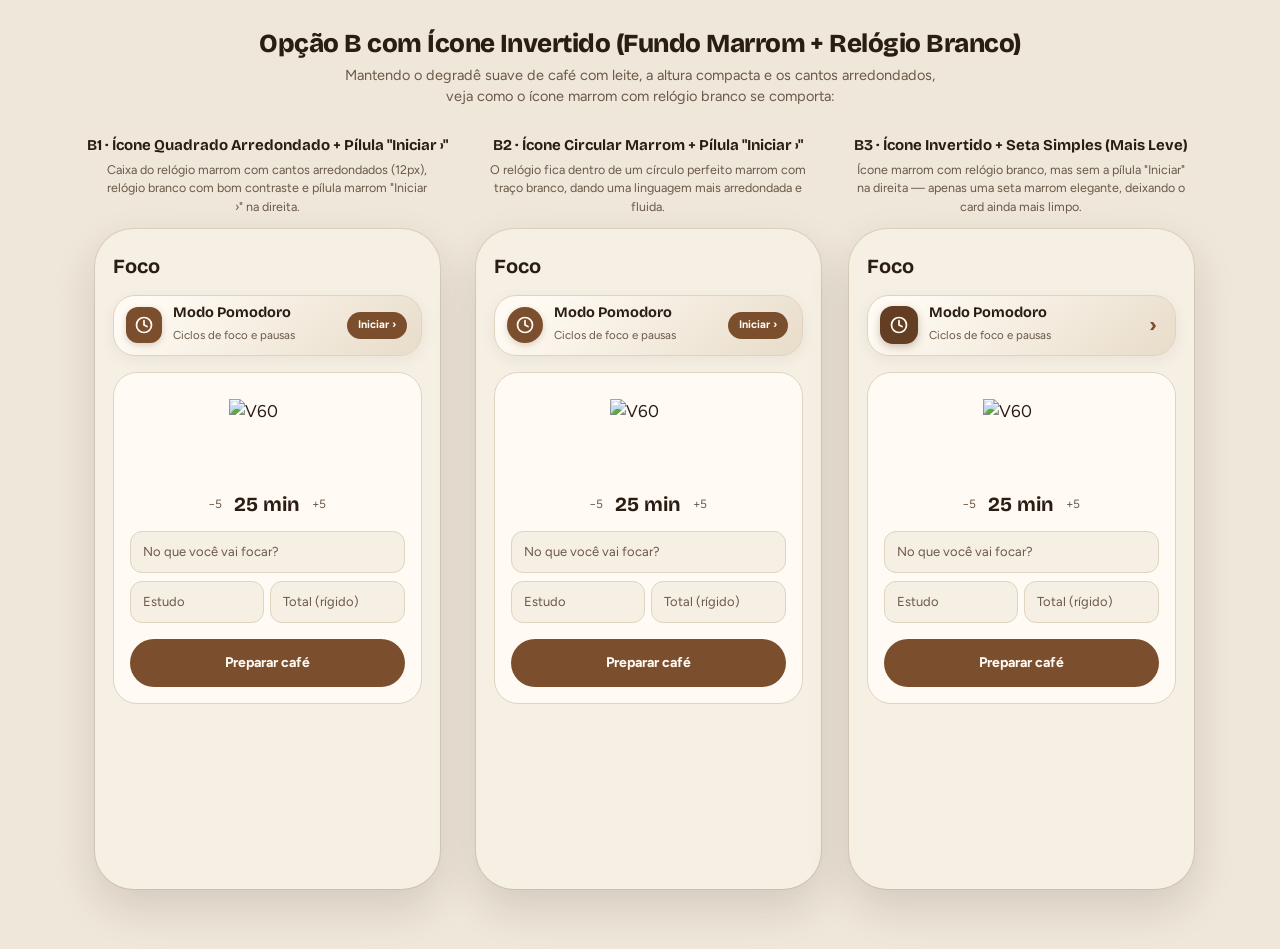
==== prototipos/pomodoro-mockup.html @ 0bcf24c0 "feat(pomodoro): aplicar design B2 aprovado com card degrade suave, icone marrom circular com relogio" ====
<!doctype html>
<html lang="pt-BR">
<head>
<meta charset="utf-8">
<meta name="viewport" content="width=device-width, initial-scale=1">
<title>Brewer · Teste de Ícone Invertido na Opção B</title>
<link rel="preconnect" href="https://fonts.googleapis.com">
<link rel="preconnect" href="https://fonts.gstatic.com" crossorigin>
<link href="https://fonts.googleapis.com/css2?family=Bricolage+Grotesque:opsz,wght@12..96,600;12..96,700;12..96,800&family=Figtree:wght@400;500;600;700&display=swap" rel="stylesheet">
<link rel="stylesheet" href="../style.css">
<style>
  body {
    background: #EFE7DA;
    padding: 30px 16px 60px;
    font-family: Figtree, sans-serif;
    color: var(--ink);
  }
  .header {
    max-width: 1100px;
    margin: 0 auto 26px;
    text-align: center;
  }
  .header h1 {
    font-family: "Bricolage Grotesque", Figtree, sans-serif;
    font-size: 26px;
    font-weight: 800;
    letter-spacing: -.02em;
    color: var(--ink);
    margin-bottom: 6px;
  }
  .header p {
    color: var(--muted);
    font-size: 14.5px;
    max-width: 600px;
    margin: 0 auto;
  }
  .board {
    display: flex;
    gap: 28px;
    justify-content: center;
    flex-wrap: wrap;
    max-width: 1240px;
    margin: 0 auto;
  }
  .concept-card {
    display: flex;
    flex-direction: column;
    align-items: center;
  }
  .concept-title {
    font-family: "Bricolage Grotesque", Figtree, sans-serif;
    font-weight: 700;
    font-size: 15px;
    color: var(--ink);
    margin-bottom: 4px;
    display: flex;
    align-items: center;
    gap: 6px;
  }
  .concept-desc {
    font-size: 12.5px;
    color: var(--muted);
    margin-bottom: 12px;
    text-align: center;
    max-width: 330px;
    min-height: 36px;
  }
  .phone {
    width: 345px;
    min-height: 660px;
    background: var(--bg);
    border-radius: 38px;
    box-shadow: 0 18px 44px rgba(42, 29, 20, 0.14), 0 0 0 1px var(--line);
    overflow: hidden;
    position: relative;
    display: flex;
    flex-direction: column;
    padding: 22px 18px 24px;
    box-sizing: border-box;
  }
  .phone-screen {
    flex: 1;
    display: flex;
    flex-direction: column;
  }
  .mock-nav {
    display: flex;
    justify-content: space-between;
    align-items: center;
    margin-bottom: 14px;
  }
  .mock-title {
    font-family: "Bricolage Grotesque", Figtree, sans-serif;
    font-size: 20px;
    font-weight: 700;
  }

  /* Base do Card B (degradê café com leite suave + borda 22px) */
  .pomo-btn-b {
    width: 100%;
    min-height: 58px;
    border-radius: 22px;
    background: linear-gradient(140deg, var(--surface) 10%, #E8DCC9 100%);
    border: 1.5px solid var(--line);
    padding: 8px 14px 8px 12px;
    display: flex;
    align-items: center;
    justify-content: space-between;
    box-shadow: 0 4px 16px rgba(42, 29, 20, 0.06);
    margin-bottom: 16px;
    cursor: pointer;
    box-sizing: border-box;
    transition: transform .12s ease;
  }
  .pomo-btn-b:active {
    transform: scale(.98);
  }
  .pomo-b-left {
    display: flex;
    align-items: center;
    gap: 11px;
  }
  .pomo-b-titles b {
    display: block;
    font-family: "Bricolage Grotesque", Figtree, sans-serif;
    font-size: 14.5px;
    font-weight: 700;
    color: var(--ink);
    line-height: 1.2;
  }
  .pomo-b-titles span {
    font-size: 11.5px;
    color: var(--muted);
  }

  /* --- Ícone B1: Cantos Suaves (12px) Marrom + Relógio Branco --- */
  .pomo-ic-b1 {
    width: 36px;
    height: 36px;
    border-radius: 12px;
    background: var(--sea);
    display: grid;
    place-items: center;
    color: #FFFBF4;
    box-shadow: 0 2px 6px rgba(123, 79, 46, 0.25);
    flex: none;
  }

  /* --- Ícone B2: Círculo (50%) Marrom + Relógio Branco --- */
  .pomo-ic-b2 {
    width: 36px;
    height: 36px;
    border-radius: 50%;
    background: var(--sea);
    display: grid;
    place-items: center;
    color: #FFFBF4;
    box-shadow: 0 2px 6px rgba(123, 79, 46, 0.25);
    flex: none;
  }

  /* --- Ícone B3: Marrom Profundo com Seta Simples na Direita --- */
  .pomo-ic-b3 {
    width: 38px;
    height: 38px;
    border-radius: 13px;
    background: #633E23;
    display: grid;
    place-items: center;
    color: #FFFBF4;
    box-shadow: 0 3px 8px rgba(99, 62, 35, 0.3);
    flex: none;
  }

  .pomo-badge-fill {
    background: var(--sea);
    color: var(--on-sea);
    font-size: 11px;
    font-weight: 700;
    padding: 5px 11px;
    border-radius: 999px;
  }
  .pomo-arrow-simple {
    color: var(--sea);
    font-size: 20px;
    font-weight: 700;
    padding-right: 4px;
  }

  /* Card de preparo clássico embaixo */
  .mock-card {
    background: var(--surface);
    border: 1px solid var(--line);
    border-radius: 24px;
    padding: 16px;
    display: flex;
    flex-direction: column;
    align-items: center;
  }
  .mock-carafe {
    display: flex;
    justify-content: center;
    align-items: center;
    padding: 10px 0 6px;
  }
  .mock-carafe img {
    width: 76px;
    height: 76px;
    object-fit: contain;
  }
  .mock-dur {
    display: flex;
    align-items: center;
    justify-content: center;
    gap: 12px;
    margin: 8px 0 12px;
  }
  .mock-dur-val {
    font-family: "Bricolage Grotesque", Figtree, sans-serif;
    font-size: 20px;
    font-weight: 700;
  }
  .mock-field {
    width: 100%;
    min-height: 42px;
    border-radius: 12px;
    border: 1.5px solid var(--line);
    background: var(--bg);
    display: flex;
    align-items: center;
    padding: 0 12px;
    font-size: 13px;
    color: var(--muted);
    margin-bottom: 8px;
    box-sizing: border-box;
  }
  .mock-btn {
    min-height: 48px;
    border-radius: 999px;
    background: var(--sea);
    color: var(--on-sea);
    font-weight: 700;
    font-size: 14px;
    display: flex;
    align-items: center;
    justify-content: center;
    border: none;
    width: 100%;
    margin-top: 8px;
  }
</style>
</head>
<body>

<div class="header">
  <h1>Opção B com Ícone Invertido (Fundo Marrom + Relógio Branco)</h1>
  <p>Mantendo o degradê suave de café com leite, a altura compacta e os cantos arredondados, veja como o ícone marrom com relógio branco se comporta:</p>
</div>

<div class="board">

  <!-- TESTE 1: Quadrado Arredondado (12px) + Pílula Iniciar -->
  <div class="concept-card">
    <div class="concept-title">B1 · Ícone Quadrado Arredondado + Pílula "Iniciar ›"</div>
    <div class="concept-desc">Caixa do relógio marrom com cantos arredondados (12px), relógio branco com bom contraste e pílula marrom "Iniciar ›" na direita.</div>
    <div class="phone">
      <div class="phone-screen">
        <div class="mock-nav">
          <span class="mock-title">Foco</span>
        </div>

        <!-- Botão B1 -->
        <div class="pomo-btn-b">
          <div class="pomo-b-left">
            <div class="pomo-ic-b1">
              <svg width="18" height="18" viewBox="0 0 24 24" fill="none" stroke="currentColor" stroke-width="2.3" stroke-linecap="round" stroke-linejoin="round"><circle cx="12" cy="12" r="10"/><polyline points="12 6 12 12 16 14"/></svg>
            </div>
            <div class="pomo-b-titles">
              <b>Modo Pomodoro</b>
              <span>Ciclos de foco e pausas</span>
            </div>
          </div>
          <div class="pomo-badge-fill">Iniciar &rsaquo;</div>
        </div>

        <!-- Card Clássico Embaixo -->
        <div class="mock-card">
          <div class="mock-carafe">
            <img src="../assets/focus/v60.webp" alt="V60">
          </div>
          <div class="mock-dur">
            <span style="font-size:12px;color:var(--muted)">−5</span>
            <span class="mock-dur-val">25 min</span>
            <span style="font-size:12px;color:var(--muted)">+5</span>
          </div>
          <div class="mock-field">No que você vai focar?</div>
          <div style="display:flex;gap:6px;width:100%">
            <div class="mock-field" style="flex:1">Estudo</div>
            <div class="mock-field" style="flex:1">Total (rígido)</div>
          </div>
          <button class="mock-btn">Preparar café</button>
        </div>
      </div>
    </div>
  </div>

  <!-- TESTE 2: Ícone Circular (50%) + Pílula Iniciar -->
  <div class="concept-card">
    <div class="concept-title">B2 · Ícone Circular Marrom + Pílula "Iniciar ›"</div>
    <div class="concept-desc">O relógio fica dentro de um círculo perfeito marrom com traço branco, dando uma linguagem mais arredondada e fluida.</div>
    <div class="phone">
      <div class="phone-screen">
        <div class="mock-nav">
          <span class="mock-title">Foco</span>
        </div>

        <!-- Botão B2 -->
        <div class="pomo-btn-b">
          <div class="pomo-b-left">
            <div class="pomo-ic-b2">
              <svg width="18" height="18" viewBox="0 0 24 24" fill="none" stroke="currentColor" stroke-width="2.3" stroke-linecap="round" stroke-linejoin="round"><circle cx="12" cy="12" r="10"/><polyline points="12 6 12 12 16 14"/></svg>
            </div>
            <div class="pomo-b-titles">
              <b>Modo Pomodoro</b>
              <span>Ciclos de foco e pausas</span>
            </div>
          </div>
          <div class="pomo-badge-fill">Iniciar &rsaquo;</div>
        </div>

        <!-- Card Clássico Embaixo -->
        <div class="mock-card">
          <div class="mock-carafe">
            <img src="../assets/focus/v60.webp" alt="V60">
          </div>
          <div class="mock-dur">
            <span style="font-size:12px;color:var(--muted)">−5</span>
            <span class="mock-dur-val">25 min</span>
            <span style="font-size:12px;color:var(--muted)">+5</span>
          </div>
          <div class="mock-field">No que você vai focar?</div>
          <div style="display:flex;gap:6px;width:100%">
            <div class="mock-field" style="flex:1">Estudo</div>
            <div class="mock-field" style="flex:1">Total (rígido)</div>
          </div>
          <button class="mock-btn">Preparar café</button>
        </div>
      </div>
    </div>
  </div>

  <!-- TESTE 3: Ícone com Seta Simples na Direita (Super Clean) -->
  <div class="concept-card">
    <div class="concept-title">B3 · Ícone Invertido + Seta Simples (Mais Leve)</div>
    <div class="concept-desc">Ícone marrom com relógio branco, mas sem a pílula "Iniciar" na direita — apenas uma seta marrom elegante, deixando o card ainda mais limpo.</div>
    <div class="phone">
      <div class="phone-screen">
        <div class="mock-nav">
          <span class="mock-title">Foco</span>
        </div>

        <!-- Botão B3 -->
        <div class="pomo-btn-b">
          <div class="pomo-b-left">
            <div class="pomo-ic-b3">
              <svg width="18" height="18" viewBox="0 0 24 24" fill="none" stroke="currentColor" stroke-width="2.3" stroke-linecap="round" stroke-linejoin="round"><circle cx="12" cy="12" r="10"/><polyline points="12 6 12 12 16 14"/></svg>
            </div>
            <div class="pomo-b-titles">
              <b>Modo Pomodoro</b>
              <span>Ciclos de foco e pausas</span>
            </div>
          </div>
          <div class="pomo-arrow-simple">&rsaquo;</div>
        </div>

        <!-- Card Clássico Embaixo -->
        <div class="mock-card">
          <div class="mock-carafe">
            <img src="../assets/focus/v60.webp" alt="V60">
          </div>
          <div class="mock-dur">
            <span style="font-size:12px;color:var(--muted)">−5</span>
            <span class="mock-dur-val">25 min</span>
            <span style="font-size:12px;color:var(--muted)">+5</span>
          </div>
          <div class="mock-field">No que você vai focar?</div>
          <div style="display:flex;gap:6px;width:100%">
            <div class="mock-field" style="flex:1">Estudo</div>
            <div class="mock-field" style="flex:1">Total (rígido)</div>
          </div>
          <button class="mock-btn">Preparar café</button>
        </div>
      </div>
    </div>
  </div>

</div>

</body>
</html>
---- style.css ----
:root{
  --bg:#F6EFE4; --surface:#FFFBF4; --ink:#2A1D14; --muted:#6B5848; --line:#E0D3C0;
  --sea:#7B4F2E; --on-sea:#FFFBF4; --sea-soft:#EADBC6; --sun:#C98A24; --sun-ink:#2B1A00; --bar:rgba(255,251,244,.94); --danger:#B4412F;
  color-scheme:light;
  box-sizing:border-box;


}
html{scroll-padding-top:env(safe-area-inset-top,0px);-webkit-text-size-adjust:100%;overscroll-behavior-y:none}
*,*::before,*::after{box-sizing:inherit}
body{margin:0;min-height:100dvh;background:var(--bg);color:var(--ink);font-family:Figtree,system-ui,-apple-system,"Segoe UI",Roboto,sans-serif;font-size:17px;line-height:1.5;-webkit-tap-highlight-color:transparent;overscroll-behavior-y:none}
body.locked{overflow:hidden}
#scroll{display:block}
.wrap{max-width:520px;min-height:100dvh;margin:0 auto;padding:calc(20px + env(safe-area-inset-top,0px)) 22px calc(84px + env(safe-area-inset-bottom,14px));box-sizing:border-box}
h1,h2,.display{font-family:"Bricolage Grotesque",Figtree,system-ui,sans-serif;font-weight:700;letter-spacing:-.02em;line-height:1.1;margin:0}
h1{font-size:34px}
h2{font-size:23px}
h3{font-size:17px;margin:0;font-weight:600}
p{margin:0}
ul{list-style:none;margin:0;padding:0}
.mark{font-family:"Bricolage Grotesque",Figtree,sans-serif;font-weight:700;color:var(--sea);font-size:19px;margin-bottom:20px;display:flex;align-items:center;gap:8px}
.lead{color:var(--muted);margin-top:10px}
.muted{color:var(--muted)}
.small{font-size:14px}
.sec{margin-top:34px}
.sec>h2{margin-bottom:10px}
button{font:inherit;color:inherit;cursor:pointer;border:0;background:none;padding:0;text-align:inherit}
:focus-visible{outline:3px solid var(--sea);outline-offset:3px;border-radius:10px}
[hidden]{display:none!important}

.btn{display:inline-flex;align-items:center;justify-content:center;min-height:50px;padding:0 24px;border-radius:999px;background:var(--sea);color:var(--on-sea);font-weight:600;text-align:center}
.btn.sun{background:var(--sun);color:var(--sun-ink)}
.btn.quiet{background:transparent;color:var(--ink);border:2px solid var(--line)}
.btn.danger{color:var(--danger)}
.btn.block{display:flex;width:100%}
.btn.small{min-height:44px;padding:0 18px;font-size:15px}
.btn:active{transform:scale(.98)}
.stack{display:grid;gap:12px;margin-top:24px}
.row{display:flex;gap:10px;flex-wrap:wrap;margin-top:16px}
.ghost{color:var(--sea);font-weight:600;min-height:44px;padding:0 8px;display:inline-flex;align-items:center}
.x{color:var(--muted);font-size:24px;width:40px;min-height:44px;line-height:1;text-align:center}

/* campos */
.field{display:block;width:100%;min-height:50px;padding:0 16px;border-radius:14px;border:2px solid var(--line);background:var(--surface);color:var(--ink);font:inherit}
.field:focus{border-color:var(--sea);outline:none}
textarea.field{padding:12px 16px;min-height:120px;resize:vertical}
select.field{appearance:none;-webkit-appearance:none;padding-right:42px;background-image:url("data:image/svg+xml,%3Csvg xmlns='http://www.w3.org/2000/svg' width='14' height='9' viewBox='0 0 14 9'%3E%3Cpath d='M1 1.5l6 6 6-6' fill='none' stroke='%238FA6B6' stroke-width='2' stroke-linecap='round'/%3E%3C/svg%3E");background-repeat:no-repeat;background-position:right 16px center}
.flabel{display:block;font-weight:600;margin:20px 0 8px}
.pair{display:grid;grid-template-columns:1fr 1fr;gap:10px}
.check-row{display:flex;align-items:center;gap:12px;margin-top:20px;min-height:44px}
.check-row input{width:22px;height:22px;accent-color:var(--sea)}
.chips{display:flex;flex-wrap:wrap;gap:10px;margin-top:6px}
.chip{min-height:46px;padding:0 18px;border-radius:999px;border:2px solid var(--line);font-weight:600}
.chip[aria-pressed="true"]{background:var(--sea-soft);border-color:var(--sea);color:var(--ink)}
.chip.dayc{min-width:46px;padding:0;text-align:center}
.seg{display:flex;gap:6px;padding:5px;border-radius:999px;background:var(--surface);border:1px solid var(--line);margin-top:20px}
.seg button{flex:1;min-height:42px;border-radius:999px;font-weight:600;color:var(--muted);text-align:center}
.seg button[aria-pressed="true"]{background:var(--sea-soft);color:var(--ink)}

/* tarefas */
.task{display:flex;align-items:center;gap:12px;padding:13px 0;border-bottom:1px solid var(--line)}
.tasks li:first-child{border-top:1px solid var(--line)}
.check{flex:none;width:32px;height:32px;border-radius:50%;border:2px solid var(--sea);display:grid;place-items:center;color:transparent}
.check.sm{width:28px;height:28px}
.done>.check,li.done>.check{background:var(--sea);color:var(--bg)}
.ttext{flex:1;min-width:0;overflow-wrap:anywhere}
.ttext small{display:block;font-size:14px;line-height:1.35;margin-top:2px}
.done .ttext{text-decoration:line-through;color:var(--muted)}
.star{flex:none;width:44px;min-height:44px;display:grid;place-items:center;color:var(--muted)}
.star[aria-pressed="true"]{color:var(--sun)}
.star[aria-pressed="true"] svg path{fill:currentColor}
.gtitle{margin:28px 0 4px;font-size:15px;font-weight:600;color:var(--muted)}

/* agenda */
.daynav{display:flex;align-items:center;justify-content:space-between;margin-top:22px;gap:6px}
.navb{width:48px;min-height:48px;border-radius:50%;border:2px solid var(--line);display:grid;place-items:center;font-size:22px;line-height:1}
.daylabel{text-align:center;font-weight:600}
.tl{display:grid;grid-template-columns:56px 1fr;gap:12px;padding:14px 0 14px 12px;border-bottom:1px solid var(--line);border-left:4px solid transparent}
.tl.now{border-left-color:var(--sea);background:linear-gradient(90deg,var(--sea-soft),transparent 70%)}
.tt{font-variant-numeric:tabular-nums;font-size:15px;line-height:1.35}
.acts{display:flex;align-items:center;gap:2px;margin-top:2px;margin-left:-8px}
.rhead{display:flex;width:100%;justify-content:space-between;align-items:center;gap:10px;min-height:44px}
.rhead small{display:block;font-size:14px}
.steps{margin-top:6px}
.steps li{display:flex;align-items:center;gap:12px;padding:8px 0}
.steps li.done span{text-decoration:line-through;color:var(--muted)}
.rl{display:flex;justify-content:space-between;align-items:flex-start;gap:10px;padding:16px 0;border-bottom:1px solid var(--line)}
.rl:first-child{border-top:1px solid var(--line)}

/* hoje */
.now-block{margin-top:26px;padding:20px;border-radius:22px;background:var(--sea-soft)}
.now-block p{margin-top:6px}
.nudge{margin-top:22px;padding:16px 18px;border-radius:18px;border:2px solid var(--sun)}

/* foco */
.label{font-weight:600;margin-top:24px}
.bigtime{font-family:"Bricolage Grotesque",Figtree,sans-serif;font-weight:700;font-size:clamp(76px,26vw,124px);letter-spacing:-.04em;line-height:1;font-variant-numeric:tabular-nums;margin-top:26px}
.bar-track{height:8px;border-radius:99px;background:var(--line);margin-top:20px;overflow:hidden}
.bar-fill{height:100%;width:0;background:var(--sea);border-radius:99px;transition:width .3s linear}

/* vontade */
.feels{display:grid;grid-template-columns:repeat(2,1fr);gap:8px;margin-top:14px}
.feel{min-height:44px;padding:8px 14px;border-radius:12px;background:var(--surface);border:1px solid var(--line);color:var(--ink);font-size:14px;font-weight:500;display:flex;align-items:center;justify-content:center;text-align:center;transition:all .15s ease}
.feel:active{transform:scale(.98)}
.feel[aria-pressed="true"]{border-color:var(--sea);background:var(--sea-soft);color:var(--ink);font-weight:600}
.gate-actions{display:grid;gap:8px;margin-top:20px}
.gate-row{display:grid;grid-template-columns:1fr 1fr;gap:8px}
.gate-btn{min-height:44px;padding:0 16px;border-radius:12px;background:var(--surface);border:1px solid var(--line);color:var(--ink);font-size:14px;font-weight:500;display:inline-flex;align-items:center;justify-content:center;text-align:center;width:100%;transition:all .15s ease}
.gate-btn:active{transform:scale(.98);background:var(--sea-soft);border-color:var(--sea)}
.gate-btn[disabled]{opacity:.38;pointer-events:none}
.gate-badge{display:inline-flex;align-items:center;gap:6px;padding:4px 12px;border-radius:99px;background:var(--surface);border:1px solid var(--line);color:var(--muted);font-size:12px;font-weight:500;margin-bottom:14px}
.gate-warn{border-color:var(--danger);background:var(--surface)}
.gate-clean{min-height:auto;display:flex;flex-direction:column;justify-content:center;align-items:center;text-align:center;padding:12px 0}
.gate-clean .bar-track{width:100%;max-width:280px}
.gate-clean .breath{justify-content:center;text-align:left}
.gate-reveal{animation:cupin .4s ease both}
body.gate-lock,body.gate-lock #scroll{overflow:hidden!important;height:100dvh!important;touch-action:none!important}
body.gate-lock .bar{display:none!important}
body.tab-vontade .bar{display:none!important}
body.focus-running .bar{display:none!important}
body.tab-vontade .wrap{min-height:100dvh;display:flex;flex-direction:column;justify-content:center;align-items:center;padding:calc(14px + env(safe-area-inset-top,0px)) 22px calc(84px + env(safe-area-inset-bottom,14px));box-sizing:border-box}
body.tab-vontade #tab-vontade{width:100%;margin:auto 0}
.curve{width:100%;height:auto;display:block;margin-top:22px;overflow:visible}
.curve text{fill:var(--muted);font-size:11px;text-anchor:middle;font-family:Figtree,sans-serif}
.wait-time{font-family:"Bricolage Grotesque",Figtree,sans-serif;font-weight:700;font-size:56px;letter-spacing:-.03em;font-variant-numeric:tabular-nums;line-height:1;margin-top:14px}
.breath{display:flex;align-items:center;gap:18px;margin-top:22px}
.orb-box{width:84px;height:84px;display:grid;place-items:center;flex:none}
.orb{width:84px;height:84px;border-radius:50%;background:var(--sea-soft);border:2px solid var(--sea);animation:breathe 10s ease-in-out infinite}
@keyframes breathe{0%{transform:scale(.62)}40%{transform:scale(1)}100%{transform:scale(.62)}}
.breath b{font-family:"Bricolage Grotesque",Figtree,sans-serif;font-size:26px}
.suggest{margin-top:22px;padding:16px 18px;border-radius:18px;background:var(--sea-soft)}

/* revisão */
.sumline{margin-top:6px}
.brow{display:grid;grid-template-columns:22px 1fr 58px;align-items:center;gap:10px;min-height:30px}
.bday{color:var(--muted);font-size:14px;text-align:center}
.btrack{height:12px;border-radius:99px;background:var(--line);overflow:hidden}
.bfill{display:block;height:100%;border-radius:99px;background:var(--sea)}
.bfill.sun{background:var(--sun)}
.bval{font-size:14px;text-align:right;font-variant-numeric:tabular-nums}
.crow{display:grid;grid-template-columns:104px 1fr 92px;gap:10px;align-items:center;min-height:32px}
.cname{font-size:14px;overflow:hidden;text-overflow:ellipsis;white-space:nowrap}
.bcap{margin:22px 0 6px;font-weight:600}

/* barra inferior fixa */
.bar{position:fixed;left:0;right:0;bottom:0;z-index:20;background:var(--bar);-webkit-backdrop-filter:blur(14px);backdrop-filter:blur(14px);border-top:1px solid var(--line);padding:8px 10px calc(8px + env(safe-area-inset-bottom,0px));box-shadow:0 50px 0 50px var(--bar)}
.bar-in{max-width:520px;margin:0 auto;display:grid;grid-template-columns:1fr 1fr 1.45fr 1fr 1fr;gap:4px;align-items:center}
.bar button{min-height:56px;border-radius:18px;font-weight:600;font-size:12px;color:var(--muted);display:flex;flex-direction:column;align-items:center;justify-content:center;gap:2px;text-align:center}
.bar button svg{width:22px;height:22px}
.bar button[aria-current="page"]{color:var(--ink);background:var(--sea-soft)}
.bar .urge{background:var(--sun);color:var(--sun-ink);font-weight:700;font-size:13px;line-height:1.15;border-radius:999px;box-shadow:0 6px 18px rgba(244,182,59,.35);padding:0 8px}
.bar .urge[aria-current="page"]{background:var(--sun);color:var(--sun-ink);outline:3px solid var(--sea);outline-offset:2px}
.runpill{position:fixed;left:0;right:0;bottom:calc(84px + env(safe-area-inset-bottom,0px));z-index:25;display:flex;justify-content:center;pointer-events:none}
.runpill button{pointer-events:auto;background:var(--ink);color:var(--bg);padding:10px 18px;border-radius:999px;font-weight:600;font-size:15px;min-height:44px;box-shadow:0 6px 18px rgba(0,0,0,.25)}
.runpill b{font-variant-numeric:tabular-nums}
.toast{position:fixed;left:16px;right:16px;bottom:calc(140px + env(safe-area-inset-bottom,0px));z-index:30;max-width:488px;margin:0 auto;background:var(--ink);color:var(--bg);padding:12px 18px;border-radius:16px;text-align:center;font-size:15px}

/* folha de formulário */
.back{position:fixed;inset:0;z-index:40;background:rgba(8,16,24,.55);display:flex;align-items:flex-end;justify-content:center}
.sheet{width:100%;max-width:520px;max-height:90%;overflow:auto;background:var(--bg);border-radius:26px 26px 0 0;padding:24px 22px calc(26px + env(safe-area-inset-bottom,0px))}
.sheet h2{margin-bottom:4px}
.presets{display:flex;gap:8px;flex-wrap:wrap;margin-top:12px}

body{transition:background .8s ease,color .8s ease}
.env{position:fixed;inset:0;z-index:-1;pointer-events:none;background:var(--env,none)}
.phase-badge{display:inline-flex;align-items:center;background:var(--surface);border:1px solid var(--line);padding:8px 16px;border-radius:99px;font-size:14px;font-weight:700;min-height:44px}
.pbar{height:6px;border-radius:99px;background:var(--line);margin:8px 0 18px;max-width:240px;overflow:hidden}
.pbar span{display:block;height:100%;background:var(--sun);border-radius:99px}
.dots{display:flex;gap:8px;margin-top:12px}
.bd{width:18px;height:18px;border-radius:50%;border:2px solid var(--line)}
.bd.ok{background:var(--sun);border-color:var(--sun)}
.bd.bad{background:var(--danger);border-color:var(--danger)}
.timeline{position:relative;margin-top:26px;padding-left:30px}
.timeline::before{content:'';position:absolute;left:7px;top:0;bottom:0;width:2px;background:var(--line)}
.t-node{position:relative;margin-bottom:26px}
.t-dot{position:absolute;left:-30px;top:3px;width:16px;height:16px;border-radius:50%;background:var(--surface);border:2px solid var(--line)}
.t-node.done .t-dot{background:var(--sea);border-color:var(--sea)}
.t-node.current .t-dot{background:var(--sun);border-color:var(--sun);box-shadow:0 0 10px var(--sun)}
.t-node.locked h3{color:var(--muted)}
.test-panel{background:rgba(0,0,0,.18);padding:16px;border-radius:14px;margin-top:20px;border:1px dashed var(--muted)}
.test-panel hr{border:0;border-top:1px solid var(--line);margin:16px 0}
/* fases: da torra clara à escura */
body[data-theme="0"]{--bg:#F6EFE4;--surface:#FFFBF4;--ink:#2A1D14;--muted:#6B5848;--line:#E0D3C0;--sea:#7B4F2E;--on-sea:#FFFBF4;--sea-soft:#EADBC6;--sun:#C98A24;--sun-ink:#2B1A00;--bar:rgba(255,251,244,.94);--danger:#B4412F;--env:radial-gradient(circle at 85% 0,rgba(123,79,46,.14),transparent 55%);color-scheme:light}
body[data-theme="1"]{--bg:#F1E7D8;--surface:#FBF5EA;--ink:#2A1D14;--muted:#6A5646;--line:#DDCFB9;--sea:#7A4B2A;--on-sea:#FBF5EA;--sea-soft:#E7D5BC;--sun:#C4821E;--sun-ink:#2B1A00;--bar:rgba(251,245,234,.94);--danger:#B4412F;--env:radial-gradient(circle at 85% 0,rgba(122,75,42,.14),transparent 55%);color-scheme:light}
body[data-theme="2"]{--bg:#ECDFCB;--surface:#F8F0E2;--ink:#291C13;--muted:#67533F;--line:#D8C7AB;--sea:#774626;--on-sea:#F8F0E2;--sea-soft:#E2CEB0;--sun:#BF7C1A;--sun-ink:#2B1A00;--bar:rgba(248,240,226,.94);--danger:#B4412F;--env:radial-gradient(circle at 85% 0,rgba(119,70,38,.14),transparent 55%);color-scheme:light}
body[data-theme="3"]{--bg:#E7D6BC;--surface:#F4EADA;--ink:#28190F;--muted:#644F3A;--line:#D2BE9E;--sea:#74421F;--on-sea:#F4EADA;--sea-soft:#DEC7A3;--sun:#B97616;--sun-ink:#2B1A00;--bar:rgba(244,234,218,.94);--danger:#B4412F;--env:radial-gradient(circle at 85% 0,rgba(116,66,31,.14),transparent 55%);color-scheme:light}
body[data-theme="4"]{--bg:#E1CAA8;--surface:#F1E3CC;--ink:#27170D;--muted:#5F4733;--line:#CDB48E;--sea:#6F3C1B;--on-sea:#F1E3CC;--sea-soft:#D8BC93;--sun:#C27B14;--sun-ink:#2B1A00;--bar:rgba(241,227,204,.94);--danger:#B4412F;--env:radial-gradient(circle at 85% 0,rgba(111,60,27,.14),transparent 55%);color-scheme:light}
body[data-theme="5"]{--bg:#2B1F18;--surface:#382A21;--ink:#F3E9DC;--muted:#C4AE98;--line:#51402F;--sea:#DDA163;--on-sea:#2A170A;--sea-soft:#46342A;--sun:#E3AC4E;--sun-ink:#2B1A00;--bar:rgba(56,42,33,.94);--danger:#F08A78;--env:radial-gradient(circle at 85% 0,rgba(221,161,99,.14),transparent 55%);color-scheme:dark}
body[data-theme="6"]{--bg:#27261A;--surface:#34331F;--ink:#F2EEDC;--muted:#BFBB98;--line:#4B4A2D;--sea:#BDC27F;--on-sea:#1F2210;--sea-soft:#3F4026;--sun:#E3AC4E;--sun-ink:#2B1A00;--bar:rgba(52,51,31,.94);--danger:#F08A78;--env:radial-gradient(circle at 85% 0,rgba(189,194,127,.14),transparent 55%);color-scheme:dark}
body[data-theme="7"]{--bg:#2E1B1C;--surface:#3E2627;--ink:#F6E9E4;--muted:#CBA9A2;--line:#573637;--sea:#E39C90;--on-sea:#2E0F0C;--sea-soft:#4A2B2C;--sun:#E3AC4E;--sun-ink:#2B1A00;--bar:rgba(62,38,39,.94);--danger:#F08A78;--env:radial-gradient(circle at 85% 0,rgba(227,156,144,.14),transparent 55%);color-scheme:dark}
body[data-theme="8"]{--bg:#281A27;--surface:#382537;--ink:#F4E8F2;--muted:#C6A5C0;--line:#503651;--sea:#D9A5CC;--on-sea:#2A1226;--sea-soft:#432C42;--sun:#E3AC4E;--sun-ink:#2B1A00;--bar:rgba(56,37,55,.94);--danger:#F08A78;--env:radial-gradient(circle at 85% 0,rgba(217,165,204,.14),transparent 55%);color-scheme:dark}
body[data-theme="9"]{--bg:#181210;--surface:#251D19;--ink:#F4EADD;--muted:#BBA891;--line:#3A2E26;--sea:#EBBD6C;--on-sea:#231600;--sea-soft:#33271C;--sun:#F2C46B;--sun-ink:#231600;--bar:rgba(37,29,25,.94);--danger:#F08A78;--env:radial-gradient(circle at 85% 0,rgba(235,189,108,.14),transparent 55%);color-scheme:dark}
.tray{background:var(--surface);border:1px solid var(--line);border-radius:22px;padding:18px 12px 14px;margin-top:18px}
.tlabel{text-align:center;font-weight:600;font-size:14px;margin-bottom:10px;color:var(--muted)}
.cupgrid{display:grid;grid-template-columns:repeat(4,1fr);gap:8px 4px}
.cup-slot{position:relative;aspect-ratio:1/1;display:grid;place-items:center;cursor:pointer}
.cup-slot::after{content:'';position:absolute;left:16%;right:16%;bottom:10%;height:9%;border-radius:50%;background:radial-gradient(ellipse,rgba(0,0,0,.22),transparent 70%)}
.cup-slot.empty{cursor:default}
.cup-slot.empty::before{content:'';width:46%;aspect-ratio:1;border-radius:50%;border:2px dashed var(--line)}
.cup-slot.empty::after{display:none}
.cup-img{position:relative;z-index:1;width:100%;height:100%;object-fit:contain;display:block}
.cup-fb{display:block}
.icard{margin-top:12px;padding:14px 16px;border:1px solid var(--line);border-radius:18px;background:var(--surface)}
.btn{gap:6px}
.durbox{margin-top:10px;text-align:center}
.durval{font-family:"Bricolage Grotesque",Figtree,sans-serif;font-weight:700;font-size:56px;letter-spacing:-.03em;line-height:1.1;font-variant-numeric:tabular-nums}
.durrange{width:100%;margin:14px 0 6px;height:34px;accent-color:var(--sea)}
.ritual{margin-top:18px;padding:16px 18px;border-radius:18px;background:var(--sea-soft)}
.tip-line{margin-top:18px;font-family:"Bricolage Grotesque",Figtree,sans-serif;font-weight:600;font-size:20px;line-height:1.3}
.pour{width:3px;height:0;margin:6px auto 14px;border-radius:3px;background:var(--sea);animation:pour 2.2s ease-in forwards}
.prep .bar-fill{width:0;transition:none;animation:fillbar 2.2s linear forwards}
@keyframes pour{from{height:0}to{height:46px}}
@keyframes fillbar{from{width:0}to{width:100%}}
@media (prefers-reduced-motion:reduce){.pour{animation:none;height:46px}.prep .bar-fill{animation:none;width:100%}}
.gc{margin-top:28px;padding:16px 18px;border:1px solid var(--line);border-radius:18px;background:var(--surface)}
.tag{display:inline-block;font-size:12px;padding:1px 9px;border-radius:99px;background:var(--sea-soft);margin-left:8px;font-weight:600}
.catalog{display:grid;grid-template-columns:repeat(3,1fr);gap:16px 10px;margin-top:18px}
.cat-item{text-align:center}
.cat-item .cup-img{aspect-ratio:1}
.cat-item.locked .cup-img{filter:brightness(0);opacity:.16}
.cat-name{font-size:14px;font-weight:600;margin-top:2px}
.cup-show{display:flex;justify-content:center;margin-top:20px}
.cup-hero{width:min(60%,230px);aspect-ratio:1;object-fit:contain;animation:cupin .6s ease both}
.cup-show.broke .cup-hero{animation:cupbreak .7s ease both}
@keyframes cupin{from{opacity:0;transform:translateY(10px) scale(.96)}to{opacity:1;transform:none}}
@keyframes cupbreak{0%{transform:none}20%{transform:translateX(-5px) rotate(-2deg)}40%{transform:translateX(5px) rotate(2deg)}100%{transform:none}}
.hero{width:min(56%,210px);aspect-ratio:1;margin:0 auto 6px}
.hero-img,.hero-fb{display:block;width:100%;height:100%;object-fit:contain;animation:floaty 7s ease-in-out infinite}
@keyframes floaty{0%,100%{transform:translateY(0)}50%{transform:translateY(-4px)}}
@media (prefers-reduced-motion:reduce){.hero-img,.hero-fb,.cup-hero,.cup-show.broke .cup-hero{animation:none}}
@media (prefers-reduced-motion:reduce){
  .orb{animation:none;transform:scale(.85)}
  .bar-fill{transition:none}
  .btn:active{transform:none}
}

.ios-hint{margin:22px 0 6px;padding:12px 14px;border:1px solid var(--line);background:var(--surface);border-radius:14px;color:var(--muted);font-size:13px}

/* estação de foco estilo Forest no Hoje e ritual V60 limpo */
.hoje-top{display:flex;align-items:center;justify-content:space-between;gap:8px}
.hoje-top .mark{margin-bottom:0;font-size:16px}
.top-pills{display:flex;align-items:center;gap:6px;flex-wrap:wrap;justify-content:flex-end}
.phase-badge.sm{padding:5px 11px;font-size:12px;min-height:34px}
.nudge-bar{margin-top:8px;padding:8px 12px;border-radius:14px;background:var(--sea-soft);display:flex;align-items:center;justify-content:space-between;gap:10px;font-size:13px}
.smart-card{margin-top:10px;padding:11px 14px;border-radius:18px;background:var(--surface);border:1px solid var(--line);display:flex;align-items:center;justify-content:space-between;gap:10px;flex-wrap:wrap}
.smart-info{min-width:160px;flex:1}
.smart-eyebrow{display:block;font-size:11px;font-weight:700;color:var(--sea);text-transform:uppercase;letter-spacing:.03em;margin-bottom:2px}
.smart-info b{font-size:14px;line-height:1.25;display:block}
.smart-acts{display:flex;align-items:center;gap:6px;flex-wrap:wrap}
.forest-card{margin-top:10px;padding:14px 16px 16px;border-radius:24px;background:var(--surface);border:1px solid var(--line);box-shadow:0 8px 24px rgba(42,29,20,.05)}
.forest-head{text-align:center}
.forest-stage{position:relative;width:min(54%,176px);aspect-ratio:1;margin:0 auto 4px;display:grid;place-items:center;border-radius:50%;background:radial-gradient(circle,var(--sea-soft) 0%,transparent 72%)}
.forest-stage.compact{width:min(40%,124px);margin:0 auto 2px}
.cup-picker{display:flex;gap:6px;overflow-x:auto;padding:4px 2px;margin-top:2px;-webkit-overflow-scrolling:touch;scrollbar-width:none}
.cup-picker::-webkit-scrollbar{display:none}
.cp-item{flex:none;display:inline-flex;align-items:center;gap:6px;padding:5px 11px;border-radius:999px;border:1.5px solid var(--line);background:var(--bg);font-size:12px;font-weight:600;white-space:nowrap}
.cp-item[aria-pressed="true"]{border-color:var(--sea);background:var(--sea-soft);color:var(--ink)}
.cp-dot{width:10px;height:10px;border-radius:50%;flex:none;border:1px solid rgba(0,0,0,.15)}
.durbox.compact{margin-top:4px}
.dur-inline{display:flex;align-items:center;justify-content:center;gap:14px}
.durbox.compact .durval{font-size:38px;line-height:1}
.durbox.compact .durrange{margin:6px 0 2px;height:26px}
.focus-fields{margin-top:8px;text-align:left}
.field.field-sm{padding:8px 11px;min-height:40px;font-size:14px;border-radius:12px;margin-top:0}
.focus-grid-2{display:grid;grid-template-columns:1fr 1fr;gap:8px;margin-top:8px}
.mini-lbl{display:block;font-size:11px;font-weight:700;color:var(--muted);text-transform:uppercase;letter-spacing:.03em;margin-bottom:3px}
.v60-carafe{width:100%;height:100%;display:block}
.v60-stream{stroke-dasharray:5 5;animation:streamflow .45s linear infinite}
.v60-drop1{animation:dropfall 1s ease-in infinite}
.v60-drop2{animation:dropfall 1s ease-in .5s infinite}
.v60-steam1{animation:steamup 2.4s ease-in-out infinite}
.v60-steam2{animation:steamup 2.4s ease-in-out 1s infinite}
@keyframes streamflow{to{stroke-dashoffset:-10}}
@keyframes dropfall{0%{transform:translateY(0);opacity:1}80%{opacity:1}100%{transform:translateY(26px);opacity:0}}
@keyframes steamup{0%,100%{transform:translateY(0);opacity:.25}50%{transform:translateY(-5px);opacity:.65}}
.focus-immersive{text-align:center;padding:28px 6px 10px}
.amb-bar{display:flex;align-items:center;justify-content:center;gap:6px;flex-wrap:wrap;margin-top:16px}
.amb-btn{padding:6px 13px;border-radius:999px;border:1.5px solid var(--line);background:var(--surface);font-size:13px;font-weight:600;min-height:36px}
.amb-btn[aria-pressed="true"]{border-color:var(--sea);background:var(--sea-soft);color:var(--ink)}

/* prateleira da coleção com etiquetas visuais */
.tray{background:var(--surface);border:1px solid var(--line);border-radius:24px;padding:18px 14px 16px;margin-top:18px;box-shadow:0 6px 20px rgba(42,29,20,.05)}
.tray-head{display:flex;justify-content:space-between;align-items:center;gap:8px;margin-bottom:12px;padding:0 4px}
.tray-head .tlabel{margin:0;text-align:left}
.tray-sum{font-size:12px;font-weight:700;padding:3px 10px;border-radius:99px;background:var(--sea-soft);color:var(--sea)}
.cupgrid{display:grid;grid-template-columns:repeat(4,1fr);gap:12px 6px}
.cup-cell{display:flex;flex-direction:column;align-items:center;text-align:center}
.cup-tag{margin-top:3px;font-size:11px;font-weight:600;color:var(--muted);display:inline-flex;align-items:center;gap:4px;max-width:100%;overflow:hidden;text-overflow:ellipsis;white-space:nowrap;padding:1px 6px;border-radius:99px;background:var(--bg);border:1px solid var(--line)}
.cup-tag-dot{width:7px;height:7px;border-radius:50%;flex:none}

/* ---------- Cafeteria Customizável (v2) ---------- */
body.tab-colecao-active #scroll {
  overflow: hidden;
}
body.tab-colecao-active .wrap {
  min-height: 100dvh;
  height: 100dvh;
  max-width: 520px;
  margin: 0 auto;
  padding: 0;
  box-sizing: border-box;
  overflow: hidden;
  position: relative;
  background: var(--bg);
}
body.tab-colecao-active #tab-colecao {
  position: absolute;
  inset: 0;
  display: flex;
  flex-direction: column;
  overflow: hidden;
  background: var(--bg);
}
.cafe-frame {
  position: absolute;
  inset: 0;
  display: flex;
  flex-direction: column;
  overflow: hidden;
  margin: 0;
  border: none;
  border-radius: 0;
  box-shadow: none;
  background: var(--bg);
  user-select: none;
  -webkit-user-select: none;
  -webkit-tap-highlight-color: transparent;
}
.cafe-frame .top {
  padding: calc(10px + env(safe-area-inset-top, 0px)) 16px 8px;
  flex: none;
  z-index: 6;
  background: linear-gradient(180deg, var(--bg) 75%, transparent 100%);
  pointer-events: auto;
}
.cafe-frame .toprow {
  display: flex;
  align-items: center;
  gap: 10px;
}
.cafe-frame .bk, .top-nav-row .bk {
  flex: none;
  width: 36px;
  height: 36px;
  border-radius: 50%;
  border: 1.5px solid var(--line);
  background: var(--surface);
  display: grid;
  place-items: center;
  color: var(--ink);
  cursor: pointer;
}
.cafe-frame .toprow h1 {
  font-size: 24px;
  flex: 1;
  margin: 0;
}
.cafe-frame .pill, .top-nav-row .pill {
  display: inline-flex;
  align-items: center;
  gap: 5px;
  height: 32px;
  padding: 0 12px;
  border-radius: 999px;
  background: var(--surface);
  border: 1px solid var(--line);
  font-weight: 600;
  font-size: 14px;
  font-variant-numeric: tabular-nums;
}
.cafe-frame .lvl {
  display: flex;
  align-items: center;
  gap: 8px;
  margin-top: 10px;
  font-size: 12px;
  color: var(--muted);
  font-variant-numeric: tabular-nums;
}
.cafe-frame .lvl b {
  color: var(--ink);
  font-weight: 600;
}
.cafe-frame .lvl .bar-track {
  flex: 1;
  margin: 0;
  height: 6px;
}
.cafe-frame .stage {
  position: absolute;
  inset: 0;
  display: flex;
  align-items: center;
  justify-content: center;
  touch-action: none;
  z-index: 1;
}
.cafe-frame svg.room {
  width: 100%;
  height: 100%;
  overflow: visible;
  touch-action: none;
}
.room-item { cursor: grab; }
.room-item:active { cursor: grabbing; }

.zoom-pill {
  position: absolute;
  right: 16px;
  top: calc(76px + env(safe-area-inset-top, 0px));
  z-index: 7;
  display: inline-flex;
  align-items: center;
  background: rgba(255, 251, 244, 0.92);
  backdrop-filter: blur(8px);
  border: 1px solid var(--line);
  border-radius: 999px;
  padding: 2px;
  box-shadow: 0 4px 12px rgba(42,29,20,.06);
}
.zoom-pill button {
  width: 26px;
  height: 26px;
  border-radius: 50%;
  display: grid;
  place-items: center;
  font-weight: 700;
  font-size: 15px;
  color: var(--ink);
}
.zoom-pill button:hover { background: var(--sea-soft); }
.zoom-pill span {
  font-size: 11px;
  font-weight: 600;
  color: var(--muted);
  padding: 0 5px;
  font-variant-numeric: tabular-nums;
  cursor: pointer;
}

.cafe-frame .dock {
  position: absolute;
  left: 14px;
  right: 14px;
  bottom: calc(72px + env(safe-area-inset-bottom, 0px));
  z-index: 10;
  display: flex;
  flex-direction: column;
  gap: 8px;
  pointer-events: none;
}
.cafe-frame .dock > * { pointer-events: auto; }
.context-pill {
  align-self: center;
  display: inline-flex;
  align-items: center;
  gap: 8px;
  background: var(--surface);
  border: 1px solid var(--line);
  border-radius: 999px;
  padding: 5px 14px;
  box-shadow: 0 6px 18px rgba(42,29,20,.08);
  font-size: 12.5px;
}
.context-pill b {
  font-family: "Bricolage Grotesque", Figtree, sans-serif;
  font-weight: 700;
  color: var(--ink);
  font-size: 13.5px;
}
.context-pill span {
  color: var(--muted);
  font-weight: 500;
}
.cafe-frame .dock .seg {
  margin: 0;
  box-shadow: 0 10px 26px rgba(42,29,20,.09);
}
.cafe-frame .dock .seg button {
  display: flex;
  align-items: center;
  justify-content: center;
  gap: 6px;
  min-height: 42px;
  font-size: 13px;
  padding: 0 10px;
  transition: background .15s ease, color .15s ease;
}
.cafe-frame .dock .seg button:hover { color: var(--ink); }
.cafe-frame .dock .seg button.primary-seg { background: var(--sea); color: var(--on-sea); }
.cafe-frame .dock .seg button.danger-seg { color: var(--danger); }
.cafe-frame .dock .seg button[disabled] { opacity: .38; pointer-events: none; }
.cafe-frame .dock .seg svg { width: 16px; height: 16px; flex: none; }
.badge-cnt {
  display: inline-flex;
  align-items: center;
  justify-content: center;
  min-width: 18px;
  height: 18px;
  padding: 0 5px;
  border-radius: 99px;
  background: var(--sea);
  color: var(--on-sea);
  font-size: 11px;
  font-weight: 700;
}

.tray2 {
  position: absolute;
  left: 0;
  right: 0;
  bottom: 0;
  background: var(--surface);
  border-top: 1px solid var(--line);
  border-radius: 22px 22px 0 0;
  padding: 12px 0 calc(72px + env(safe-area-inset-bottom, 0px));
  box-shadow: 0 -10px 28px rgba(42,29,20,.10);
  z-index: 15;
}
.trayhead {
  display: flex;
  align-items: center;
  justify-content: space-between;
  padding: 0 14px 8px;
}
.trayhead h3 {
  font-family: "Bricolage Grotesque", Figtree, sans-serif;
  font-weight: 700;
  font-size: 16px;
  letter-spacing: -.01em;
  margin: 0;
}
.trayhead .x { font-size: 20px; width: 32px; min-height: 32px; }
.cats {
  display: flex;
  gap: 6px;
  overflow-x: auto;
  padding: 0 14px 10px;
  scrollbar-width: none;
  cursor: grab;
}
.cats.dragging-scroll, .cards.dragging-scroll { cursor: grabbing; }
.cats::-webkit-scrollbar, .cards::-webkit-scrollbar { display: none; }
.cats .chip {
  min-height: 30px;
  padding: 0 11px;
  font-size: 12px;
  white-space: nowrap;
  flex: none;
  background: var(--bg);
}
.cats .chip[aria-pressed="true"] { background: var(--sea-soft); }
.cards {
  display: flex;
  gap: 8px;
  overflow-x: auto;
  padding: 0 14px 4px;
  scrollbar-width: none;
  min-height: 116px;
  align-items: stretch;
  cursor: grab;
}
.card {
  flex: none;
  width: 92px;
  background: var(--bg);
  border: 1px solid var(--line);
  border-radius: 16px;
  padding: 7px 5px 8px;
  display: flex;
  flex-direction: column;
  align-items: center;
  justify-content: space-between;
  gap: 4px;
  position: relative;
  cursor: pointer;
  transition: border-color .12s ease;
}
.card.sel { border: 2px solid var(--sea); padding: 6px 4px 7px; }
.card.locked { opacity: .62; }
.card .pv {
  width: 68px;
  height: 52px;
  object-fit: contain;
  border-radius: 6px;
  pointer-events: none;
}
.card .pv-svg {
  width: 68px;
  height: 52px;
  display: grid;
  place-items: center;
}
.card .nm {
  font-size: 11px;
  font-weight: 600;
  text-align: center;
  line-height: 1.15;
  min-height: 26px;
  display: flex;
  align-items: center;
  justify-content: center;
}
.price {
  display: inline-flex;
  gap: 4px;
  align-items: center;
  font-size: 11.5px;
  font-weight: 600;
  padding: 2px 7px;
  border-radius: 999px;
  background: var(--sea-soft);
  font-variant-numeric: tabular-nums;
}
.price.muted-pill { background: transparent; border: 1px solid var(--line); color: var(--muted); }
.price.active-pill { background: var(--sea); color: var(--on-sea); }
.owned {
  position: absolute;
  top: 5px;
  right: 5px;
  font-size: 10px;
  font-weight: 600;
  color: var(--muted);
  background: var(--surface);
  border: 1px solid var(--line);
  border-radius: 99px;
  padding: 0 5px;
}
.bean { width: 13px; height: 13px; flex: none; vertical-align: middle; }
.lock-ic { width: 12px; height: 12px; flex: none; }
.empty-msg {
  font-size: 13px;
  color: var(--muted);
  padding: 24px 16px;
  text-align: center;
  width: 100%;
}
.cafe-toast {
  position: absolute;
  left: 20px;
  right: 20px;
  top: 96px;
  z-index: 30;
  background: var(--ink);
  color: var(--bg);
  padding: 8px 14px;
  border-radius: 999px;
  text-align: center;
  font-size: 12px;
  font-weight: 600;
  box-shadow: 0 8px 20px rgba(42,29,20,.20);
  pointer-events: none;
}
.cafe-toast[hidden] { display: none !important; }
.simbar {
  display: flex;
  align-items: center;
  justify-content: center;
  gap: 6px;
  flex-wrap: wrap;
  margin-bottom: 8px;
  width: 100%;
}
.simbar .chip {
  min-height: 30px;
  padding: 0 10px;
  font-size: 12px;
  background: var(--surface);
  border: 1px solid var(--line);
  display: inline-flex;
  align-items: center;
  gap: 5px;
}
.simbar .chip.primary {
  background: var(--sea);
  color: var(--on-sea);
  border-color: var(--sea);
}

/* ---------- Pomodoro Café (Opção B2) ---------- */
.pomo-btn-b2 {
  width: 100%;
  min-height: 58px;
  border-radius: 22px;
  background: linear-gradient(140deg, var(--surface) 10%, #E8DCC9 100%);
  border: 1.5px solid var(--line);
  padding: 8px 14px 8px 12px;
  display: flex;
  align-items: center;
  justify-content: space-between;
  box-shadow: 0 4px 16px rgba(42, 29, 20, 0.06);
  margin-bottom: 16px;
  cursor: pointer;
  box-sizing: border-box;
  transition: transform .12s ease, box-shadow .12s ease;
}
.pomo-btn-b2:active {
  transform: scale(.98);
  box-shadow: 0 2px 8px rgba(42, 29, 20, 0.04);
}
.pomo-b2-left {
  display: flex;
  align-items: center;
  gap: 11px;
}
.pomo-b2-icon {
  width: 36px;
  height: 36px;
  border-radius: 50%;
  background: var(--sea);
  display: grid;
  place-items: center;
  color: #FFFBF4;
  box-shadow: 0 2px 6px rgba(123, 79, 46, 0.25);
  flex: none;
}
.pomo-b2-icon svg {
  width: 18px;
  height: 18px;
}
.pomo-b2-titles b {
  display: block;
  font-family: "Bricolage Grotesque", Figtree, sans-serif;
  font-size: 14.5px;
  font-weight: 700;
  color: var(--ink);
  line-height: 1.2;
}
.pomo-b2-titles span {
  font-size: 11.5px;
  color: var(--muted);
}
.pomo-b2-badge {
  background: var(--sea);
  color: var(--on-sea);
  font-size: 11px;
  font-weight: 700;
  padding: 5px 11px;
  border-radius: 999px;
  display: inline-flex;
  align-items: center;
  gap: 2px;
}
body[data-theme="7"] .pomo-btn-b2,
body[data-theme="8"] .pomo-btn-b2,
body[data-theme="9"] .pomo-btn-b2 {
  background: linear-gradient(140deg, var(--surface) 10%, rgba(255, 255, 255, 0.05) 100%);
  border-color: var(--line);
}
body[data-theme="7"] .pomo-b2-icon,
body[data-theme="8"] .pomo-b2-icon,
body[data-theme="9"] .pomo-b2-icon {
  background: var(--sun);
  color: var(--sun-ink);
}
body[data-theme="7"] .pomo-b2-badge,
body[data-theme="8"] .pomo-b2-badge,
body[data-theme="9"] .pomo-b2-badge {
  background: var(--sun);
  color: var(--sun-ink);
}
.pomo-badge {
  display: inline-flex;
  align-items: center;
  gap: 6px;
  padding: 5px 14px;
  border-radius: 999px;
  background: var(--sea-soft);
  color: var(--ink);
  font-size: 13px;
  font-weight: 700;
  letter-spacing: .02em;
  margin-bottom: 8px;
}
.pomo-badge svg {
  width: 15px;
  height: 15px;
}
.pomo-badge.break {
  background: rgba(201, 138, 36, 0.18);
  color: var(--sun-ink);
}
body[data-theme="7"] .pomo-badge.break,
body[data-theme="8"] .pomo-badge.break,
body[data-theme="9"] .pomo-badge.break {
  color: var(--sun);
}
.pomo-presets {
  display: grid;
  grid-template-columns: repeat(3, 1fr);
  gap: 8px;
  margin: 10px 0 14px;
}
.pomo-chip {
  padding: 10px 4px;
  text-align: center;
  border-radius: 14px;
  border: 1px solid var(--line);
  background: var(--surface);
  font-size: 13px;
  font-weight: 700;
  cursor: pointer;
  transition: all .15s ease;
  line-height: 1.25;
  color: var(--ink);
  display: flex;
  flex-direction: column;
  align-items: center;
  gap: 4px;
}
.pomo-chip svg {
  width: 16px;
  height: 16px;
  opacity: .85;
}
.pomo-chip small {
  display: block;
  font-size: 11px;
  color: var(--muted);
  font-weight: 500;
}
.pomo-chip.active {
  background: var(--sea-soft);
  color: var(--ink);
  border-color: var(--sea);
  box-shadow: 0 4px 12px rgba(123, 79, 46, 0.15);
}
.pomo-chip.active small {
  color: var(--ink);
  font-weight: 600;
}
.pomo-control-card {
  padding: 10px 14px;
  background: var(--surface);
  border: 1px solid var(--line);
  border-radius: 14px;
  margin-bottom: 8px;
}
.pomo-row-head {
  display: flex;
  justify-content: space-between;
  align-items: center;
  font-size: 13px;
  font-weight: 600;
  margin-bottom: 6px;
}
.pomo-row-head label {
  display: inline-flex;
  align-items: center;
  gap: 6px;
}
.pomo-val {
  font-family: "Bricolage Grotesque", Figtree, sans-serif;
  font-size: 15px;
  min-width: 58px;
  text-align: center;
}
.btn-icon {
  min-height: 28px !important;
  padding: 0 8px !important;
  font-size: 12px !important;
  font-weight: 700 !important;
}
.pomo-dots {
  display: flex;
  gap: 8px;
  justify-content: center;
  align-items: center;
  margin: 12px 0 18px;
}
.pomo-dot {
  width: 12px;
  height: 12px;
  border-radius: 50%;
  border: 2px solid var(--line);
  background: var(--surface);
  transition: all .25s ease;
}
.pomo-dot.done {
  background: var(--sea);
  border-color: var(--sea);
}
.pomo-dot.curr {
  background: var(--sun);
  border-color: var(--sun);
  transform: scale(1.3);
  box-shadow: 0 0 8px rgba(201, 138, 36, 0.5);
}
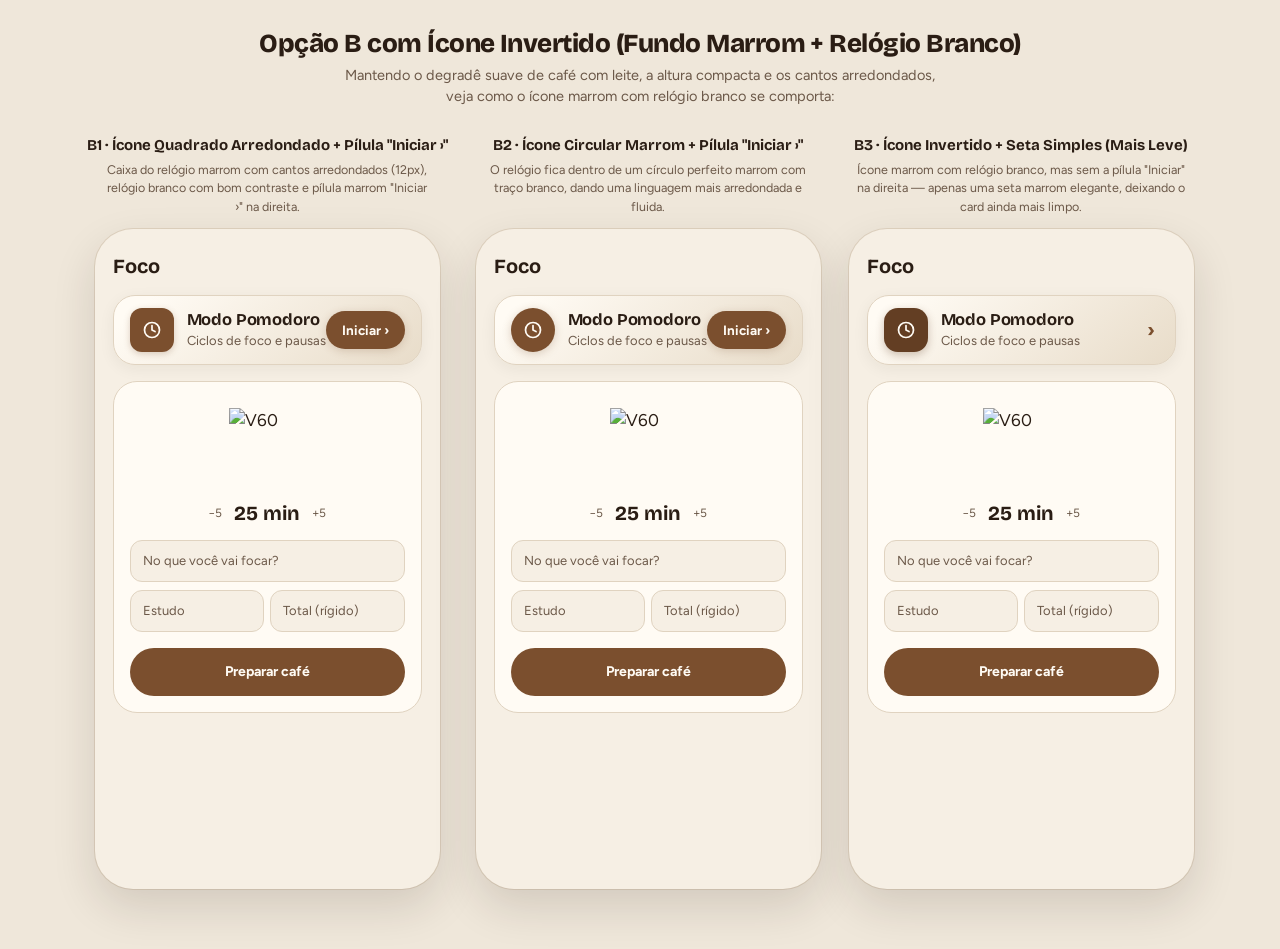
==== commit 3a4efb66: "fix(pomo): ajustar proporcoes do card B2 com espacamentos simetricos, textos maiores e botao destaca" ====
--- a/prototipos/pomodoro-mockup.html
+++ b/prototipos/pomodoro-mockup.html
@@ -98,11 +98,11 @@
   /* Base do Card B (degradê café com leite suave + borda 22px) */
   .pomo-btn-b {
     width: 100%;
-    min-height: 58px;
+    min-height: 66px;
     border-radius: 22px;
     background: linear-gradient(140deg, var(--surface) 10%, #E8DCC9 100%);
     border: 1.5px solid var(--line);
-    padding: 8px 14px 8px 12px;
+    padding: 12px 16px;
     display: flex;
     align-items: center;
     justify-content: space-between;
@@ -118,25 +118,29 @@
   .pomo-b-left {
     display: flex;
     align-items: center;
-    gap: 11px;
+    gap: 13px;
   }
   .pomo-b-titles b {
     display: block;
     font-family: "Bricolage Grotesque", Figtree, sans-serif;
-    font-size: 14.5px;
+    font-size: 16.5px;
     font-weight: 700;
     color: var(--ink);
-    line-height: 1.2;
+    line-height: 1.25;
+    letter-spacing: -0.01em;
   }
   .pomo-b-titles span {
-    font-size: 11.5px;
+    display: block;
+    font-size: 13px;
     color: var(--muted);
+    line-height: 1.25;
+    margin-top: 2px;
   }
 
   /* --- Ícone B1: Cantos Suaves (12px) Marrom + Relógio Branco --- */
   .pomo-ic-b1 {
-    width: 36px;
-    height: 36px;
+    width: 44px;
+    height: 44px;
     border-radius: 12px;
     background: var(--sea);
     display: grid;
@@ -148,22 +152,22 @@
 
   /* --- Ícone B2: Círculo (50%) Marrom + Relógio Branco --- */
   .pomo-ic-b2 {
-    width: 36px;
-    height: 36px;
+    width: 44px;
+    height: 44px;
     border-radius: 50%;
     background: var(--sea);
     display: grid;
     place-items: center;
     color: #FFFBF4;
-    box-shadow: 0 2px 6px rgba(123, 79, 46, 0.25);
+    box-shadow: 0 2px 8px rgba(123, 79, 46, 0.25);
     flex: none;
   }
 
   /* --- Ícone B3: Marrom Profundo com Seta Simples na Direita --- */
   .pomo-ic-b3 {
-    width: 38px;
-    height: 38px;
-    border-radius: 13px;
+    width: 44px;
+    height: 44px;
+    border-radius: 14px;
     background: #633E23;
     display: grid;
     place-items: center;
@@ -175,10 +179,16 @@
   .pomo-badge-fill {
     background: var(--sea);
     color: var(--on-sea);
-    font-size: 11px;
-    font-weight: 700;
-    padding: 5px 11px;
+    font-size: 13.5px;
+    font-weight: 700;
+    min-height: 38px;
+    padding: 0 16px;
     border-radius: 999px;
+    display: inline-flex;
+    align-items: center;
+    justify-content: center;
+    gap: 3px;
+    box-shadow: 0 2px 8px rgba(123, 79, 46, 0.22);
   }
   .pomo-arrow-simple {
     color: var(--sea);
--- a/style.css
+++ b/style.css
@@ -680,84 +680,110 @@
 /* ---------- Pomodoro Café (Opção B2) ---------- */
 .pomo-btn-b2 {
   width: 100%;
-  min-height: 58px;
+  min-height: 66px;
   border-radius: 22px;
   background: linear-gradient(140deg, var(--surface) 10%, #E8DCC9 100%);
   border: 1.5px solid var(--line);
-  padding: 8px 14px 8px 12px;
+  padding: 12px 16px;
   display: flex;
   align-items: center;
   justify-content: space-between;
+  gap: 12px;
   box-shadow: 0 4px 16px rgba(42, 29, 20, 0.06);
-  margin-bottom: 16px;
+  margin-top: 12px;
+  margin-bottom: 12px;
   cursor: pointer;
   box-sizing: border-box;
   transition: transform .12s ease, box-shadow .12s ease;
 }
+.pomo-btn-b2 + .forest-card {
+  margin-top: 0;
+}
 .pomo-btn-b2:active {
-  transform: scale(.98);
+  transform: scale(.985);
   box-shadow: 0 2px 8px rgba(42, 29, 20, 0.04);
 }
+.pomo-btn-b2:active .pomo-b2-badge {
+  filter: brightness(1.1);
+}
 .pomo-b2-left {
   display: flex;
   align-items: center;
-  gap: 11px;
+  gap: 13px;
+  min-width: 0;
+  flex: 1;
 }
 .pomo-b2-icon {
-  width: 36px;
-  height: 36px;
+  width: 44px;
+  height: 44px;
   border-radius: 50%;
   background: var(--sea);
   display: grid;
   place-items: center;
   color: #FFFBF4;
-  box-shadow: 0 2px 6px rgba(123, 79, 46, 0.25);
+  box-shadow: 0 2px 8px rgba(123, 79, 46, 0.25);
   flex: none;
 }
 .pomo-b2-icon svg {
-  width: 18px;
-  height: 18px;
+  width: 21px;
+  height: 21px;
 }
 .pomo-b2-titles b {
   display: block;
   font-family: "Bricolage Grotesque", Figtree, sans-serif;
-  font-size: 14.5px;
+  font-size: 16.5px;
   font-weight: 700;
   color: var(--ink);
-  line-height: 1.2;
+  line-height: 1.25;
+  letter-spacing: -0.01em;
 }
 .pomo-b2-titles span {
-  font-size: 11.5px;
+  display: block;
+  font-size: 13px;
   color: var(--muted);
+  line-height: 1.25;
+  margin-top: 2px;
 }
 .pomo-b2-badge {
   background: var(--sea);
   color: var(--on-sea);
-  font-size: 11px;
+  font-size: 13.5px;
   font-weight: 700;
-  padding: 5px 11px;
+  min-height: 38px;
+  padding: 0 16px;
   border-radius: 999px;
   display: inline-flex;
   align-items: center;
-  gap: 2px;
-}
+  justify-content: center;
+  gap: 3px;
+  flex: none;
+  box-shadow: 0 2px 8px rgba(123, 79, 46, 0.22);
+}
+body[data-theme="5"] .pomo-btn-b2,
+body[data-theme="6"] .pomo-btn-b2,
 body[data-theme="7"] .pomo-btn-b2,
 body[data-theme="8"] .pomo-btn-b2,
 body[data-theme="9"] .pomo-btn-b2 {
   background: linear-gradient(140deg, var(--surface) 10%, rgba(255, 255, 255, 0.05) 100%);
   border-color: var(--line);
 }
+body[data-theme="5"] .pomo-b2-icon,
+body[data-theme="6"] .pomo-b2-icon,
 body[data-theme="7"] .pomo-b2-icon,
 body[data-theme="8"] .pomo-b2-icon,
 body[data-theme="9"] .pomo-b2-icon {
   background: var(--sun);
   color: var(--sun-ink);
-}
+  box-shadow: 0 2px 6px rgba(0, 0, 0, 0.3);
+}
+body[data-theme="5"] .pomo-b2-badge,
+body[data-theme="6"] .pomo-b2-badge,
 body[data-theme="7"] .pomo-b2-badge,
 body[data-theme="8"] .pomo-b2-badge,
 body[data-theme="9"] .pomo-b2-badge {
   background: var(--sun);
   color: var(--sun-ink);
+  box-shadow: 0 2px 6px rgba(0, 0, 0, 0.25);
 }
 .pomo-badge {
   display: inline-flex;
